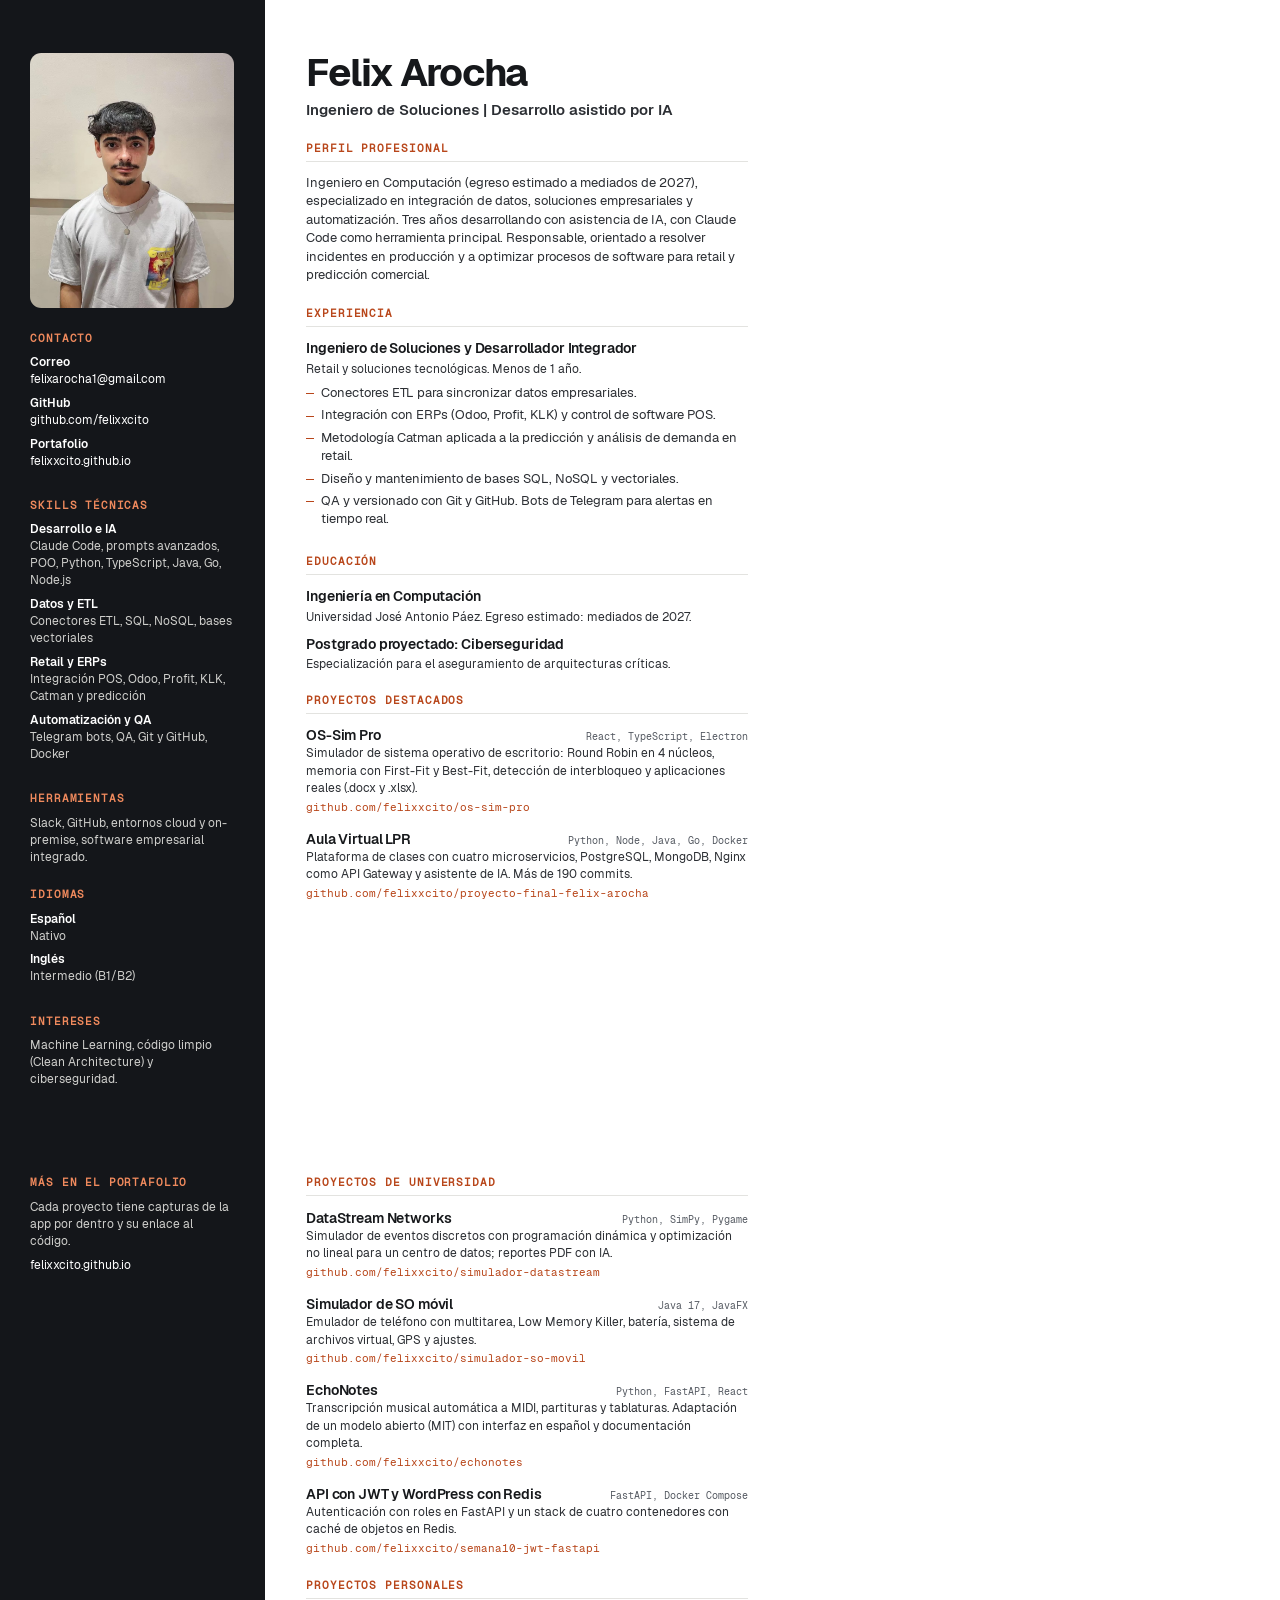
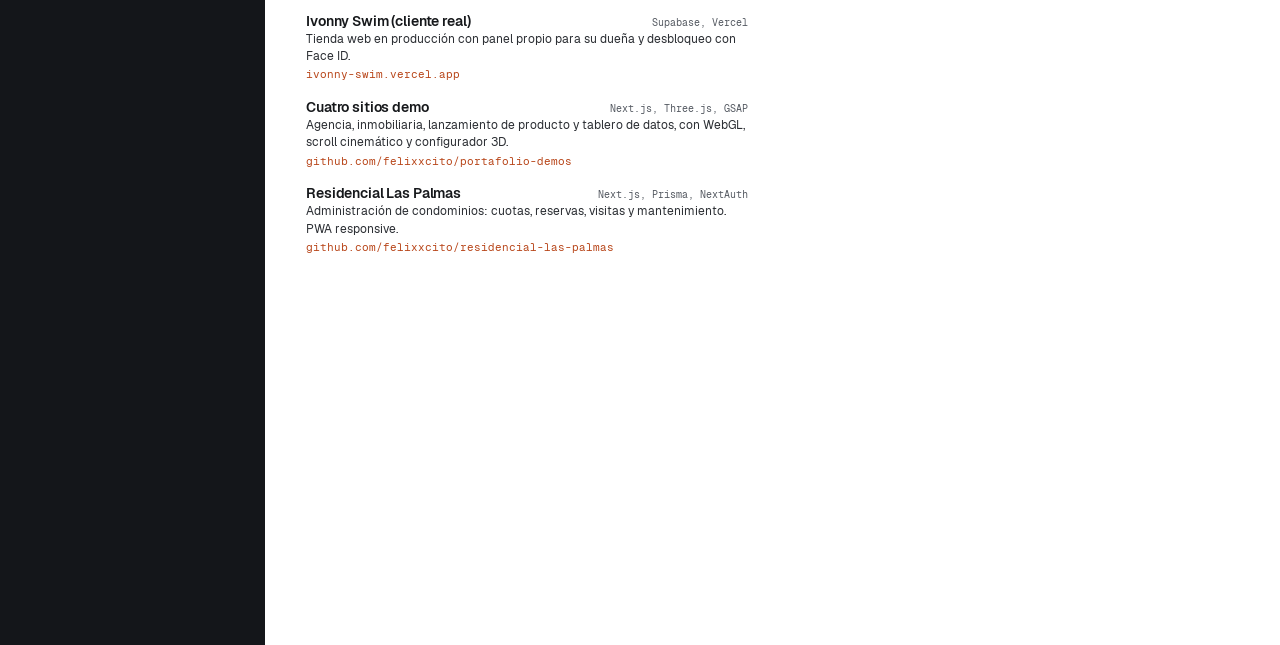
==== cv/cv.html @ 56527b80 "feat: portafolio interactivo con proyectos, teasers, skills y CV en PDF Co-Authored-By: Claude Sonne" ====
<!doctype html>
<html lang="es">
<head>
<meta charset="utf-8">
<title>Felix Arocha - Curriculum Vitae</title>
<style>
  @font-face { font-family: "Geist"; src: url("../assets/fonts/Geist-Regular.woff2") format("woff2"); font-weight: 400; }
  @font-face { font-family: "Geist"; src: url("../assets/fonts/Geist-Medium.woff2") format("woff2"); font-weight: 500; }
  @font-face { font-family: "Geist"; src: url("../assets/fonts/Geist-SemiBold.woff2") format("woff2"); font-weight: 600; }
  @font-face { font-family: "Geist"; src: url("../assets/fonts/Geist-Bold.woff2") format("woff2"); font-weight: 700; }
  @font-face { font-family: "Geist Mono"; src: url("../assets/fonts/GeistMono-Regular.woff2") format("woff2"); font-weight: 400; }
  @page { size: A4; margin: 0; }
  :root { --ink: #16181b; --mut: #555a62; --acc: #b8461a; --side: #14161a; --line: #e3e3e0; }
  * { box-sizing: border-box; }
  html, body { margin: 0; background: #fff; color: var(--ink); font-family: "Geist", system-ui, sans-serif; font-size: 9.6pt; line-height: 1.45; -webkit-print-color-adjust: exact; print-color-adjust: exact; }
  a { color: inherit; text-decoration: none; }
  h1, h2, h3, p, ul { margin: 0; padding: 0; }
  ul { list-style: none; }
  .page { width: 210mm; height: 297mm; display: grid; grid-template-columns: 70mm 1fr; page-break-after: always; overflow: hidden; }
  .page:last-child { page-break-after: auto; }
  .side { background: var(--side); color: #e8e7e5; padding: 14mm 8mm 10mm; display: flex; flex-direction: column; gap: 6mm; }
  .side img { width: 100%; aspect-ratio: 4 / 5; object-fit: cover; border-radius: 3mm; }
  .side h2 { font: 600 8pt "Geist Mono", monospace; letter-spacing: .08em; text-transform: uppercase; color: #f08a5d; margin-bottom: 2.2mm; }
  .side li { margin-bottom: 1.8mm; color: #cfcfcc; font-size: 8.8pt; }
  .side li b { color: #fff; font-weight: 600; display: block; }
  .side a { color: #fff; word-break: break-all; }
  .main { padding: 14mm 12mm 10mm 11mm; display: flex; flex-direction: column; gap: 5.5mm; }
  .name { font-size: 29pt; font-weight: 700; letter-spacing: -.035em; line-height: 1; }
  .role { margin-top: 2mm; color: var(--acc); font-weight: 600; font-size: 11pt; }
  .main h2 { font: 600 8.5pt "Geist Mono", monospace; letter-spacing: .08em; text-transform: uppercase; color: var(--acc); padding-bottom: 1.6mm; border-bottom: 1px solid var(--line); margin-bottom: 3mm; }
  .main p { color: #2b2e33; }
  .job h3, .proj h3 { font-size: 10.4pt; font-weight: 600; letter-spacing: -.01em; }
  .meta { color: var(--mut); font-size: 8.8pt; margin-top: .4mm; }
  .job ul { margin-top: 2mm; }
  .job li { position: relative; padding-left: 4mm; margin-bottom: 1mm; color: #2b2e33; }
  .job li::before { content: ""; position: absolute; left: 0; top: 2.4mm; width: 2mm; height: 1px; background: var(--acc); }
  .projs { display: grid; gap: 3.4mm; }
  .proj p { color: #2b2e33; font-size: 9pt; }
  .proj .url { font: 400 7.9pt "Geist Mono", monospace; color: var(--acc); }
  .proj .t { display: flex; justify-content: space-between; align-items: baseline; gap: 4mm; }
  .tag { font: 400 7.6pt "Geist Mono", monospace; color: var(--mut); white-space: nowrap; }
</style>
</head>
<body>

<section class="page">
  <aside class="side">
    <img src="[data-uri]" alt="Felix Arocha">
    <div>
      <h2>Contacto</h2>
      <ul>
        <li><b>Correo</b><a href="mailto:felixarocha1@gmail.com">felixarocha1@gmail.com</a></li>
        <li><b>GitHub</b><a href="https://github.com/felixxcito">github.com/felixxcito</a></li>
        <li><b>Portafolio</b><a href="https://felixxcito.github.io">felixxcito.github.io</a></li>
      </ul>
    </div>
    <div>
      <h2>Skills técnicas</h2>
      <ul>
        <li><b>Desarrollo e IA</b>Claude Code, prompts avanzados, POO, Python, TypeScript, Java, Go, Node.js</li>
        <li><b>Datos y ETL</b>Conectores ETL, SQL, NoSQL, bases vectoriales</li>
        <li><b>Retail y ERPs</b>Integración POS, Odoo, Profit, KLK, Catman y predicción</li>
        <li><b>Automatización y QA</b>Telegram bots, QA, Git y GitHub, Docker</li>
      </ul>
    </div>
    <div>
      <h2>Herramientas</h2>
      <p style="color:#cfcfcc;font-size:8.8pt">Slack, GitHub, entornos cloud y on-premise, software empresarial integrado.</p>
    </div>
    <div>
      <h2>Idiomas</h2>
      <ul>
        <li><b>Español</b>Nativo</li>
        <li><b>Inglés</b>Intermedio (B1/B2)</li>
      </ul>
    </div>
    <div>
      <h2>Intereses</h2>
      <p style="color:#cfcfcc;font-size:8.8pt">Machine Learning, código limpio (Clean Architecture) y ciberseguridad.</p>
    </div>
  </aside>

  <main class="main">
    <header>
      <h1 class="name">Felix Arocha</h1>
      <p class="role">Ingeniero de Soluciones | Desarrollo asistido por IA</p>
    </header>

    <section>
      <h2>Perfil profesional</h2>
      <p>Ingeniero en Computación (egreso estimado a mediados de 2027), especializado en integración de datos, soluciones empresariales y automatización. Tres años desarrollando con asistencia de IA, con Claude Code como herramienta principal. Responsable, orientado a resolver incidentes en producción y a optimizar procesos de software para retail y predicción comercial.</p>
    </section>

    <section class="job">
      <h2>Experiencia</h2>
      <h3>Ingeniero de Soluciones y Desarrollador Integrador</h3>
      <p class="meta">Retail y soluciones tecnológicas. Menos de 1 año.</p>
      <ul>
        <li>Conectores ETL para sincronizar datos empresariales.</li>
        <li>Integración con ERPs (Odoo, Profit, KLK) y control de software POS.</li>
        <li>Metodología Catman aplicada a la predicción y análisis de demanda en retail.</li>
        <li>Diseño y mantenimiento de bases SQL, NoSQL y vectoriales.</li>
        <li>QA y versionado con Git y GitHub. Bots de Telegram para alertas en tiempo real.</li>
      </ul>
    </section>

    <section>
      <h2>Educación</h2>
      <div class="job">
        <h3>Ingeniería en Computación</h3>
        <p class="meta">Universidad José Antonio Páez. Egreso estimado: mediados de 2027.</p>
      </div>
      <div class="job" style="margin-top:2.4mm">
        <h3>Postgrado proyectado: Ciberseguridad</h3>
        <p class="meta">Especialización para el aseguramiento de arquitecturas críticas.</p>
      </div>
    </section>

    <section>
      <h2>Proyectos destacados</h2>
      <div class="projs">
        <div class="proj">
          <div class="t"><h3>OS-Sim Pro</h3><span class="tag">React, TypeScript, Electron</span></div>
          <p>Simulador de sistema operativo de escritorio: Round Robin en 4 núcleos, memoria con First-Fit y Best-Fit, detección de interbloqueo y aplicaciones reales (.docx y .xlsx).</p>
          <a class="url" href="https://github.com/felixxcito/os-sim-pro">github.com/felixxcito/os-sim-pro</a>
        </div>
        <div class="proj">
          <div class="t"><h3>Aula Virtual LPR</h3><span class="tag">Python, Node, Java, Go, Docker</span></div>
          <p>Plataforma de clases con cuatro microservicios, PostgreSQL, MongoDB, Nginx como API Gateway y asistente de IA. Más de 190 commits.</p>
          <a class="url" href="https://github.com/felixxcito/proyecto-final-felix-arocha">github.com/felixxcito/proyecto-final-felix-arocha</a>
        </div>
      </div>
    </section>
  </main>
</section>

<section class="page">
  <aside class="side">
    <div>
      <h2>Más en el portafolio</h2>
      <p style="color:#cfcfcc;font-size:8.8pt;margin-bottom:2mm">Cada proyecto tiene capturas de la app por dentro y su enlace al código.</p>
      <a href="https://felixxcito.github.io" style="font-size:9pt">felixxcito.github.io</a>
    </div>
  </aside>
  <main class="main">
    <section>
      <h2>Proyectos de universidad</h2>
      <div class="projs">
        <div class="proj">
          <div class="t"><h3>DataStream Networks</h3><span class="tag">Python, SimPy, Pygame</span></div>
          <p>Simulador de eventos discretos con programación dinámica y optimización no lineal para un centro de datos; reportes PDF con IA.</p>
          <a class="url" href="https://github.com/felixxcito/simulador-datastream">github.com/felixxcito/simulador-datastream</a>
        </div>
        <div class="proj">
          <div class="t"><h3>Simulador de SO móvil</h3><span class="tag">Java 17, JavaFX</span></div>
          <p>Emulador de teléfono con multitarea, Low Memory Killer, batería, sistema de archivos virtual, GPS y ajustes.</p>
          <a class="url" href="https://github.com/felixxcito/simulador-so-movil">github.com/felixxcito/simulador-so-movil</a>
        </div>
        <div class="proj">
          <div class="t"><h3>EchoNotes</h3><span class="tag">Python, FastAPI, React</span></div>
          <p>Transcripción musical automática a MIDI, partituras y tablaturas. Adaptación de un modelo abierto (MIT) con interfaz en español y documentación completa.</p>
          <a class="url" href="https://github.com/felixxcito/echonotes">github.com/felixxcito/echonotes</a>
        </div>
        <div class="proj">
          <div class="t"><h3>API con JWT y WordPress con Redis</h3><span class="tag">FastAPI, Docker Compose</span></div>
          <p>Autenticación con roles en FastAPI y un stack de cuatro contenedores con caché de objetos en Redis.</p>
          <a class="url" href="https://github.com/felixxcito/semana10-jwt-fastapi">github.com/felixxcito/semana10-jwt-fastapi</a>
        </div>
      </div>
    </section>

    <section>
      <h2>Proyectos personales</h2>
      <div class="projs">
        <div class="proj">
          <div class="t"><h3>Ivonny Swim (cliente real)</h3><span class="tag">Supabase, Vercel</span></div>
          <p>Tienda web en producción con panel propio para su dueña y desbloqueo con Face ID.</p>
          <a class="url" href="https://ivonny-swim.vercel.app">ivonny-swim.vercel.app</a>
        </div>
        <div class="proj">
          <div class="t"><h3>Cuatro sitios demo</h3><span class="tag">Next.js, Three.js, GSAP</span></div>
          <p>Agencia, inmobiliaria, lanzamiento de producto y tablero de datos, con WebGL, scroll cinemático y configurador 3D.</p>
          <a class="url" href="https://github.com/felixxcito/portafolio-demos">github.com/felixxcito/portafolio-demos</a>
        </div>
        <div class="proj">
          <div class="t"><h3>Residencial Las Palmas</h3><span class="tag">Next.js, Prisma, NextAuth</span></div>
          <p>Administración de condominios: cuotas, reservas, visitas y mantenimiento. PWA responsive.</p>
          <a class="url" href="https://github.com/felixxcito/residencial-las-palmas">github.com/felixxcito/residencial-las-palmas</a>
        </div>
      </div>
    </section>
  </main>
</section>

</body>
</html>
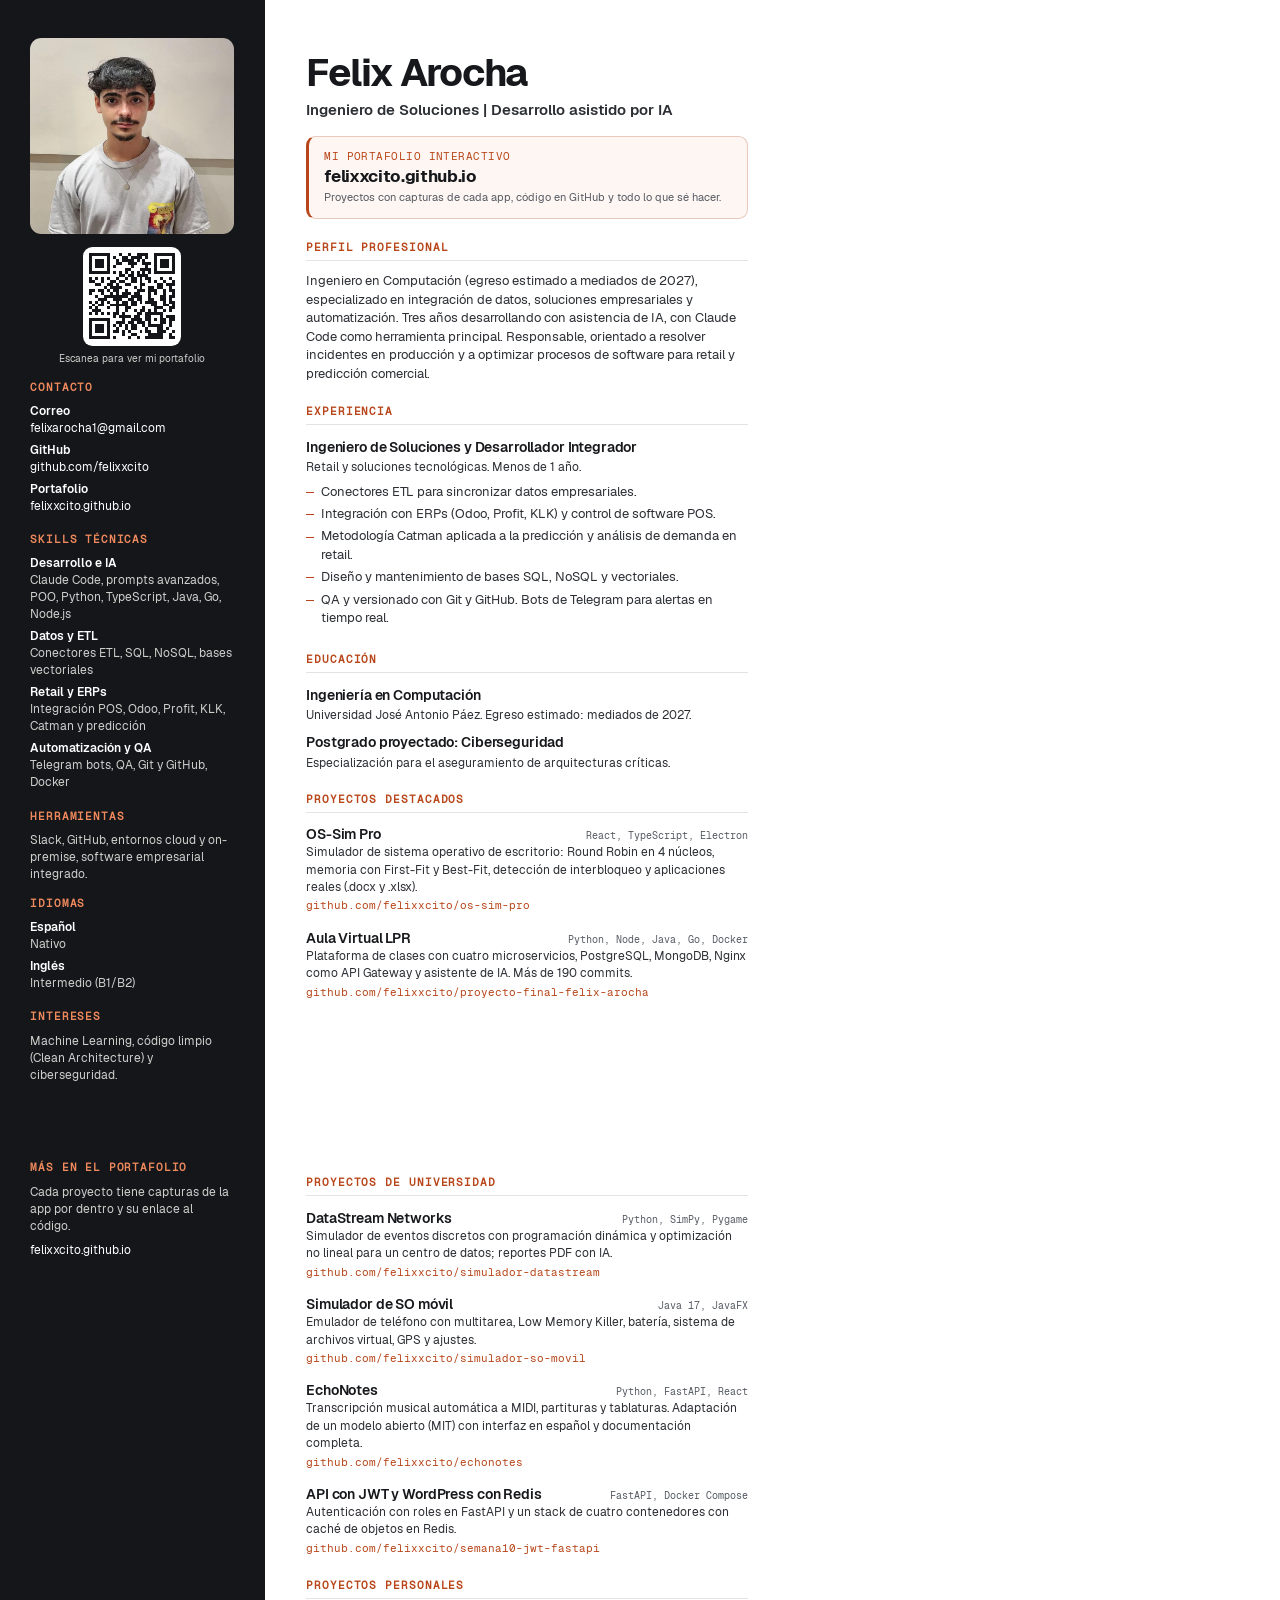
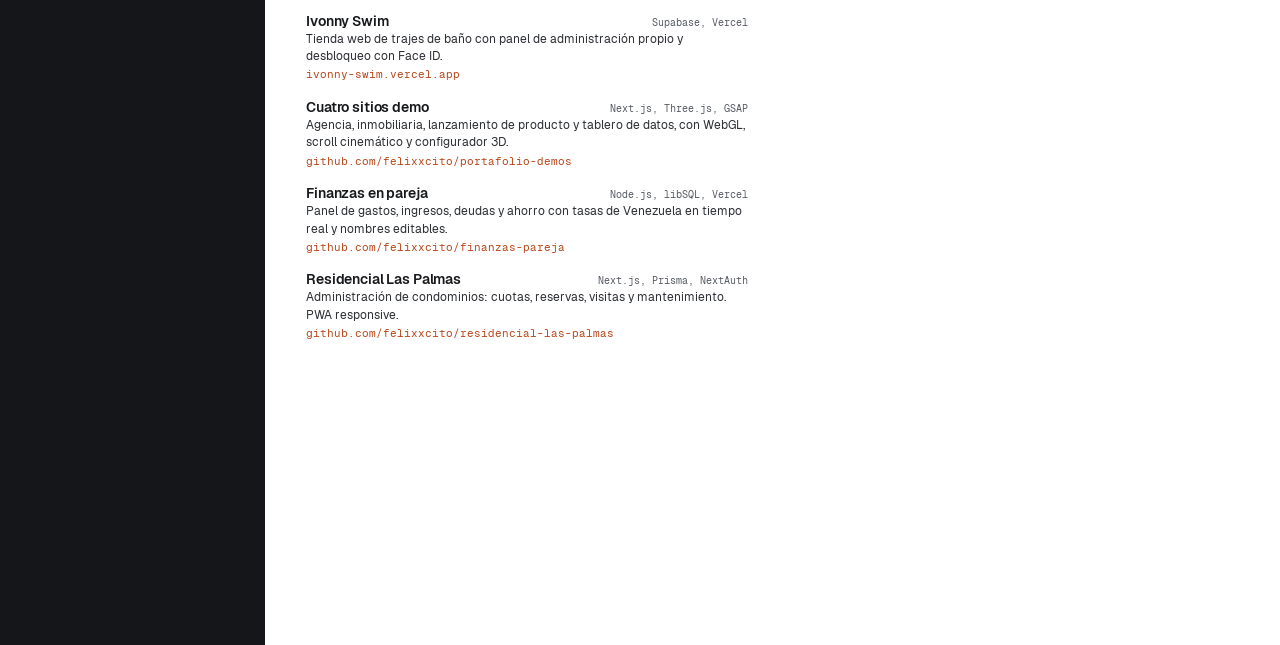
==== commit 3deb9333: "feat: CV con portafolio destacado y QR; quitar 'cliente real' de Ivonny Swim Co-Authored-By: Claude " ====
--- a/cv/cv.html
+++ b/cv/cv.html
@@ -18,10 +18,10 @@
   ul { list-style: none; }
   .page { width: 210mm; height: 297mm; display: grid; grid-template-columns: 70mm 1fr; page-break-after: always; overflow: hidden; }
   .page:last-child { page-break-after: auto; }
-  .side { background: var(--side); color: #e8e7e5; padding: 14mm 8mm 10mm; display: flex; flex-direction: column; gap: 6mm; }
-  .side img { width: 100%; aspect-ratio: 4 / 5; object-fit: cover; border-radius: 3mm; }
+  .side { background: var(--side); color: #e8e7e5; padding: 10mm 8mm 6mm; display: flex; flex-direction: column; gap: 3.6mm; }
+  .side img { width: 100%; aspect-ratio: 5 / 4.8; object-fit: cover; border-radius: 3mm; }
   .side h2 { font: 600 8pt "Geist Mono", monospace; letter-spacing: .08em; text-transform: uppercase; color: #f08a5d; margin-bottom: 2.2mm; }
-  .side li { margin-bottom: 1.8mm; color: #cfcfcc; font-size: 8.8pt; }
+  .side li { margin-bottom: 1.3mm; color: #cfcfcc; font-size: 8.8pt; }
   .side li b { color: #fff; font-weight: 600; display: block; }
   .side a { color: #fff; word-break: break-all; }
   .main { padding: 14mm 12mm 10mm 11mm; display: flex; flex-direction: column; gap: 5.5mm; }
@@ -38,6 +38,13 @@
   .proj p { color: #2b2e33; font-size: 9pt; }
   .proj .url { font: 400 7.9pt "Geist Mono", monospace; color: var(--acc); }
   .proj .t { display: flex; justify-content: space-between; align-items: baseline; gap: 4mm; }
+  .portal { display: flex; align-items: center; justify-content: space-between; gap: 5mm; margin-top: 4mm; padding: 3mm 4mm; border: 1px solid #e8c9bb; border-left: 3px solid var(--acc); border-radius: 2.5mm; background: #fdf6f2; }
+  .portal b { display: block; font-size: 8.4pt; letter-spacing: .04em; text-transform: uppercase; color: var(--acc); font-family: "Geist Mono", monospace; font-weight: 400; }
+  .portal a { font-size: 12.5pt; font-weight: 700; letter-spacing: -.02em; color: var(--ink); }
+  .portal span { color: var(--mut); font-size: 8.6pt; }
+  .qrbox { background: #fff; padding: 1.6mm; border-radius: 2.5mm; width: 26mm; margin: 0 auto; }
+  .qrbox .qr { width: 100%; display: block; }
+  .qrcap { margin-top: 1.4mm; font-size: 7.8pt; color: #cfcfcc; text-align: center; }
   .tag { font: 400 7.6pt "Geist Mono", monospace; color: var(--mut); white-space: nowrap; }
 </style>
 </head>
@@ -47,6 +54,11 @@
   <aside class="side">
     <img src="[data-uri]" alt="Felix Arocha">
     <div>
+      <div class="qrbox"><svg class="qr" xmlns="http://www.w3.org/2000/svg" viewBox="0 0 29 29" shape-rendering="crispEdges"><path fill="#ffffff" d="M0 0h29v29H0z"/><path stroke="#14161a" d="M0 0.5h7m3 0h1m2 0h1m2 0h4m2 0h7M0 1.5h1m5 0h1m1 0h1m2 0h2m1 0h4m1 0h1m2 0h1m5 0h1M0 2.5h1m1 0h3m1 0h1m2 0h1m1 0h4m1 0h1m1 0h1m3 0h1m1 0h3m1 0h1M0 3.5h1m1 0h3m1 0h1m2 0h2m2 0h3m2 0h3m1 0h1m1 0h3m1 0h1M0 4.5h1m1 0h3m1 0h1m1 0h1m5 0h1m4 0h1m2 0h1m1 0h3m1 0h1M0 5.5h1m5 0h1m5 0h2m3 0h4m1 0h1m5 0h1M0 6.5h7m1 0h1m1 0h1m1 0h1m1 0h1m1 0h1m1 0h1m1 0h1m1 0h7M10 7.5h2m1 0h2m1 0h4M0 8.5h1m1 0h1m1 0h1m1 0h1m2 0h1m2 0h1m1 0h2m1 0h1m1 0h2m3 0h1m2 0h1M0 9.5h2m2 0h1m2 0h2m1 0h2m2 0h2m1 0h1m2 0h1m1 0h1m2 0h1m2 0h1M2 10.5h2m2 0h2m1 0h1m2 0h2m3 0h2m4 0h2m1 0h3M5 11.5h1m1 0h4m4 0h1m1 0h1m2 0h2m1 0h2m2 0h1M0 12.5h2m1 0h2m1 0h1m1 0h2m2 0h1m3 0h3m1 0h3m2 0h1m1 0h2M0 13.5h1m3 0h1m2 0h1m1 0h1m1 0h3m1 0h2m3 0h1m1 0h1m2 0h1m2 0h1M2 14.5h1m2 0h8m1 0h4m2 0h1m3 0h2m1 0h2M3 15.5h3m2 0h3m2 0h2m1 0h2m2 0h2m2 0h2m1 0h1M0 16.5h1m1 0h1m1 0h1m1 0h1m2 0h1m1 0h2m1 0h2m1 0h1m1 0h4m2 0h1m1 0h2M1 17.5h1m1 0h2m2 0h6m1 0h2m5 0h2m2 0h2m1 0h1M0 18.5h1m1 0h1m3 0h1m2 0h1m2 0h2m4 0h1m3 0h3m2 0h2M1 19.5h3m5 0h1m2 0h1m2 0h1m1 0h2m1 0h1m1 0h1m2 0h1m1 0h1M0 20.5h1m1 0h1m1 0h1m1 0h1m1 0h2m1 0h1m4 0h2m1 0h6M8 21.5h1m1 0h4m1 0h2m2 0h2m3 0h1m1 0h3M0 22.5h7m4 0h1m2 0h4m1 0h2m1 0h1m1 0h2m1 0h2M0 23.5h1m5 0h1m2 0h3m1 0h2m1 0h3m1 0h1m3 0h2m1 0h1M0 24.5h1m1 0h3m1 0h1m1 0h1m1 0h1m1 0h1m1 0h2m2 0h1m1 0h5m2 0h1M0 25.5h1m1 0h3m1 0h1m2 0h1m2 0h1m1 0h2m3 0h1m3 0h2m1 0h1M0 26.5h1m1 0h3m1 0h1m1 0h2m1 0h1m1 0h1m3 0h1m1 0h2m2 0h3m2 0h1M0 27.5h1m5 0h1m4 0h1m2 0h2m4 0h5m2 0h1M0 28.5h7m1 0h1m4 0h1m2 0h1m2 0h6m2 0h2"/></svg>
+</div>
+      <p class="qrcap">Escanea para ver mi portafolio</p>
+    </div>
+    <div>
       <h2>Contacto</h2>
       <ul>
         <li><b>Correo</b><a href="mailto:felixarocha1@gmail.com">felixarocha1@gmail.com</a></li>
@@ -84,6 +96,13 @@
     <header>
       <h1 class="name">Felix Arocha</h1>
       <p class="role">Ingeniero de Soluciones | Desarrollo asistido por IA</p>
+      <div class="portal">
+        <div>
+          <b>Mi portafolio interactivo</b>
+          <a href="https://felixxcito.github.io">felixxcito.github.io</a><br>
+          <span>Proyectos con capturas de cada app, código en GitHub y todo lo que sé hacer.</span>
+        </div>
+      </div>
     </header>
 
     <section>
@@ -173,8 +192,8 @@
       <h2>Proyectos personales</h2>
       <div class="projs">
         <div class="proj">
-          <div class="t"><h3>Ivonny Swim (cliente real)</h3><span class="tag">Supabase, Vercel</span></div>
-          <p>Tienda web en producción con panel propio para su dueña y desbloqueo con Face ID.</p>
+          <div class="t"><h3>Ivonny Swim</h3><span class="tag">Supabase, Vercel</span></div>
+          <p>Tienda web de trajes de baño con panel de administración propio y desbloqueo con Face ID.</p>
           <a class="url" href="https://ivonny-swim.vercel.app">ivonny-swim.vercel.app</a>
         </div>
         <div class="proj">
@@ -183,6 +202,11 @@
           <a class="url" href="https://github.com/felixxcito/portafolio-demos">github.com/felixxcito/portafolio-demos</a>
         </div>
         <div class="proj">
+          <div class="t"><h3>Finanzas en pareja</h3><span class="tag">Node.js, libSQL, Vercel</span></div>
+          <p>Panel de gastos, ingresos, deudas y ahorro con tasas de Venezuela en tiempo real y nombres editables.</p>
+          <a class="url" href="https://github.com/felixxcito/finanzas-pareja">github.com/felixxcito/finanzas-pareja</a>
+        </div>
+        <div class="proj">
           <div class="t"><h3>Residencial Las Palmas</h3><span class="tag">Next.js, Prisma, NextAuth</span></div>
           <p>Administración de condominios: cuotas, reservas, visitas y mantenimiento. PWA responsive.</p>
           <a class="url" href="https://github.com/felixxcito/residencial-las-palmas">github.com/felixxcito/residencial-las-palmas</a>
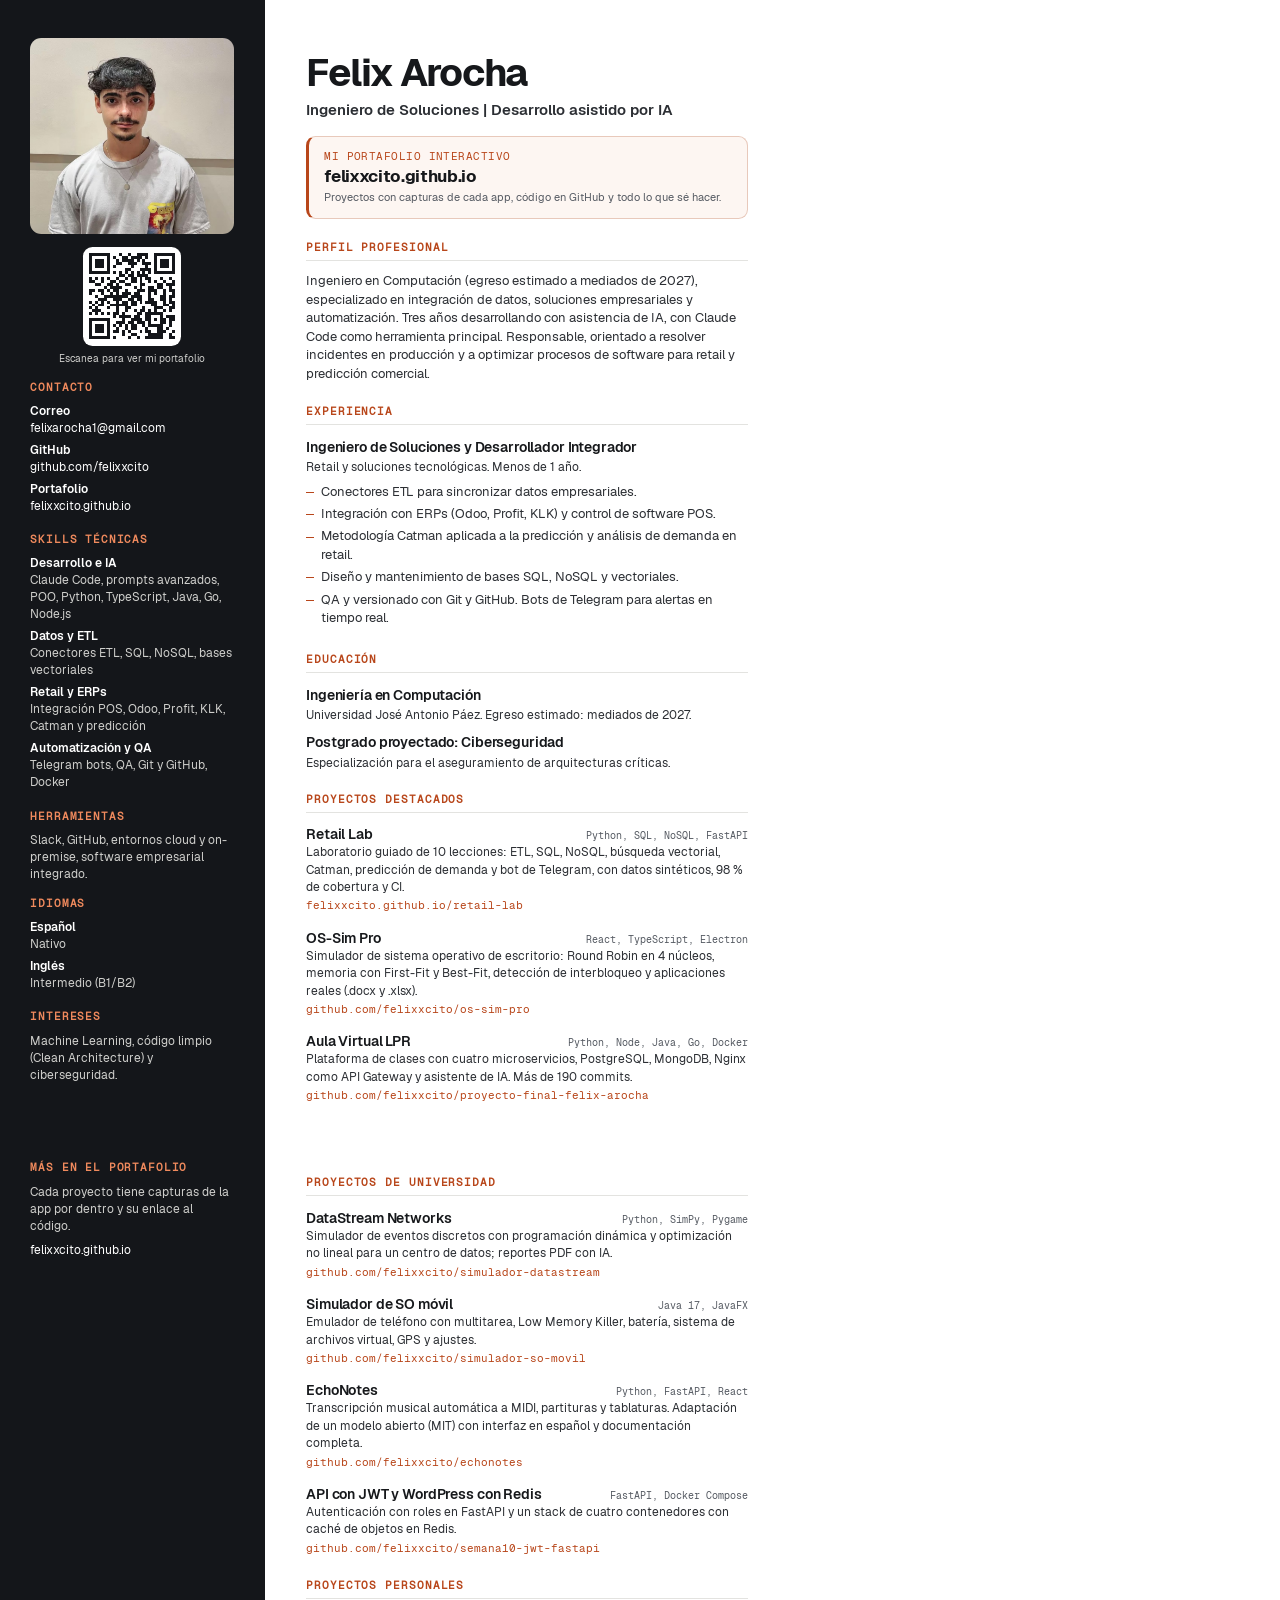
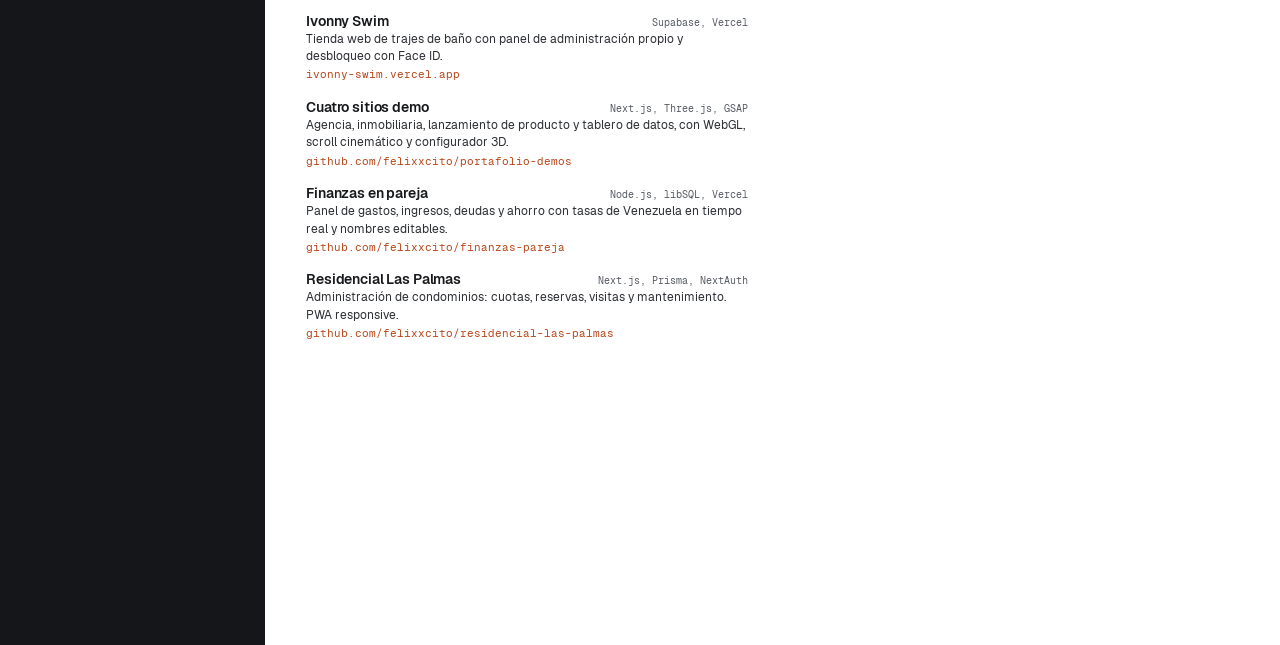
==== commit 41f64865: "feat: Retail Lab en la web (tarjeta destacada, skills y enlace) y en el CV Co-Authored-By: Claude So" ====
--- a/cv/cv.html
+++ b/cv/cv.html
@@ -139,6 +139,11 @@
       <h2>Proyectos destacados</h2>
       <div class="projs">
         <div class="proj">
+          <div class="t"><h3>Retail Lab</h3><span class="tag">Python, SQL, NoSQL, FastAPI</span></div>
+          <p>Laboratorio guiado de 10 lecciones: ETL, SQL, NoSQL, búsqueda vectorial, Catman, predicción de demanda y bot de Telegram, con datos sintéticos, 98 % de cobertura y CI.</p>
+          <a class="url" href="https://felixxcito.github.io/retail-lab">felixxcito.github.io/retail-lab</a>
+        </div>
+        <div class="proj">
           <div class="t"><h3>OS-Sim Pro</h3><span class="tag">React, TypeScript, Electron</span></div>
           <p>Simulador de sistema operativo de escritorio: Round Robin en 4 núcleos, memoria con First-Fit y Best-Fit, detección de interbloqueo y aplicaciones reales (.docx y .xlsx).</p>
           <a class="url" href="https://github.com/felixxcito/os-sim-pro">github.com/felixxcito/os-sim-pro</a>
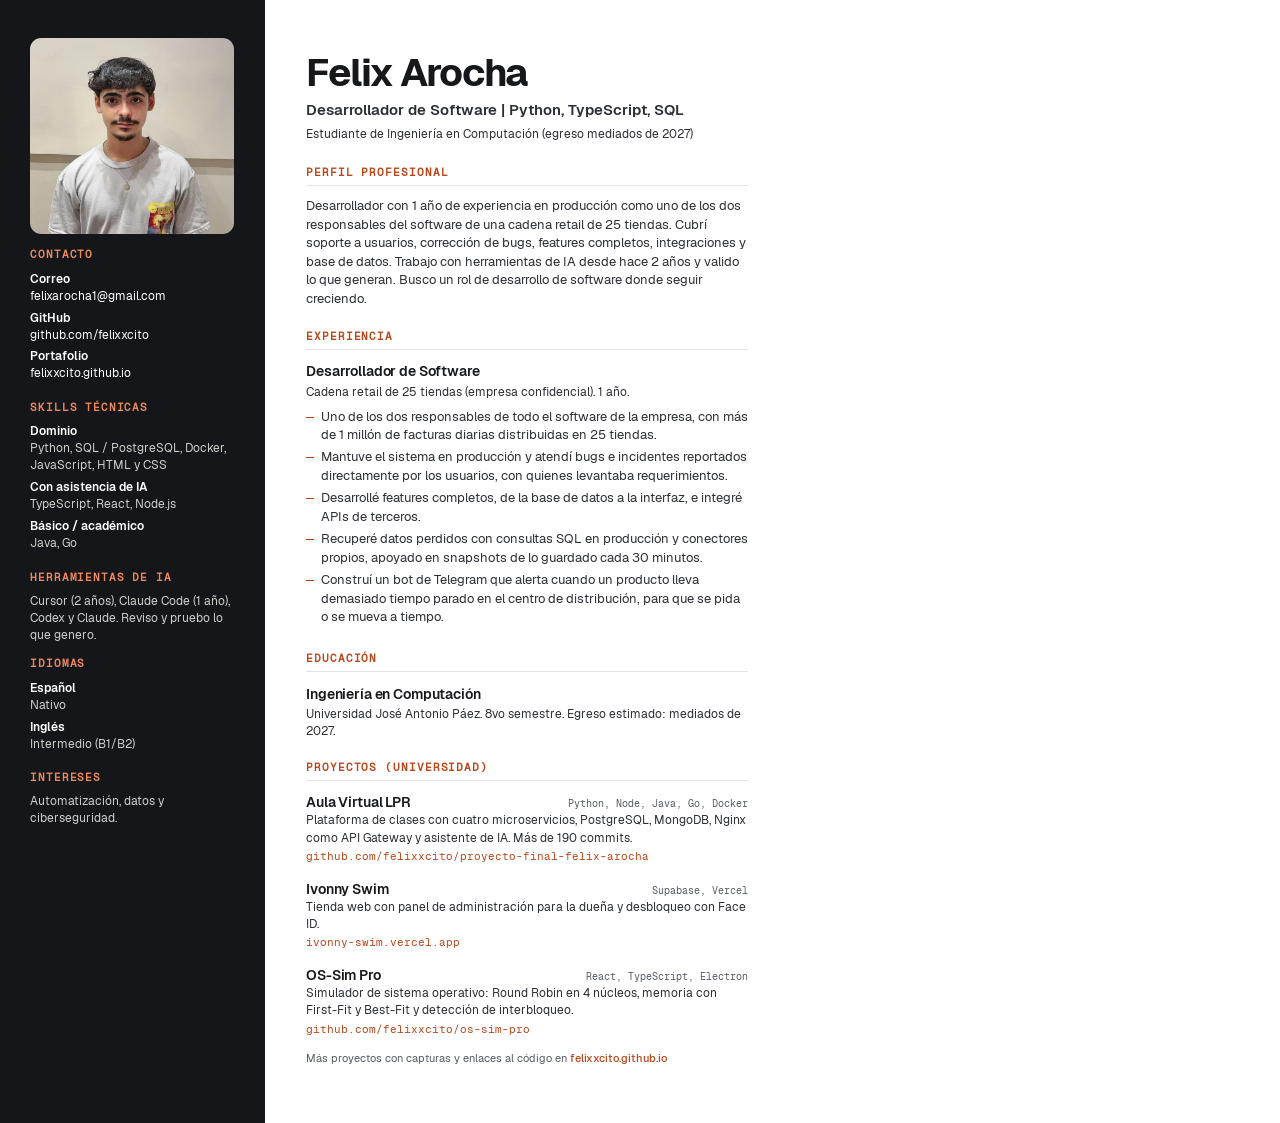
==== commit 0624ae0a: "Actualizar CV y sincronizar portafolio con nuevo perfil y experiencia" ====
--- a/cv/cv.html
+++ b/cv/cv.html
@@ -54,11 +54,6 @@
   <aside class="side">
     <img src="[data-uri]" alt="Felix Arocha">
     <div>
-      <div class="qrbox"><svg class="qr" xmlns="http://www.w3.org/2000/svg" viewBox="0 0 29 29" shape-rendering="crispEdges"><path fill="#ffffff" d="M0 0h29v29H0z"/><path stroke="#14161a" d="M0 0.5h7m3 0h1m2 0h1m2 0h4m2 0h7M0 1.5h1m5 0h1m1 0h1m2 0h2m1 0h4m1 0h1m2 0h1m5 0h1M0 2.5h1m1 0h3m1 0h1m2 0h1m1 0h4m1 0h1m1 0h1m3 0h1m1 0h3m1 0h1M0 3.5h1m1 0h3m1 0h1m2 0h2m2 0h3m2 0h3m1 0h1m1 0h3m1 0h1M0 4.5h1m1 0h3m1 0h1m1 0h1m5 0h1m4 0h1m2 0h1m1 0h3m1 0h1M0 5.5h1m5 0h1m5 0h2m3 0h4m1 0h1m5 0h1M0 6.5h7m1 0h1m1 0h1m1 0h1m1 0h1m1 0h1m1 0h1m1 0h1m1 0h7M10 7.5h2m1 0h2m1 0h4M0 8.5h1m1 0h1m1 0h1m1 0h1m2 0h1m2 0h1m1 0h2m1 0h1m1 0h2m3 0h1m2 0h1M0 9.5h2m2 0h1m2 0h2m1 0h2m2 0h2m1 0h1m2 0h1m1 0h1m2 0h1m2 0h1M2 10.5h2m2 0h2m1 0h1m2 0h2m3 0h2m4 0h2m1 0h3M5 11.5h1m1 0h4m4 0h1m1 0h1m2 0h2m1 0h2m2 0h1M0 12.5h2m1 0h2m1 0h1m1 0h2m2 0h1m3 0h3m1 0h3m2 0h1m1 0h2M0 13.5h1m3 0h1m2 0h1m1 0h1m1 0h3m1 0h2m3 0h1m1 0h1m2 0h1m2 0h1M2 14.5h1m2 0h8m1 0h4m2 0h1m3 0h2m1 0h2M3 15.5h3m2 0h3m2 0h2m1 0h2m2 0h2m2 0h2m1 0h1M0 16.5h1m1 0h1m1 0h1m1 0h1m2 0h1m1 0h2m1 0h2m1 0h1m1 0h4m2 0h1m1 0h2M1 17.5h1m1 0h2m2 0h6m1 0h2m5 0h2m2 0h2m1 0h1M0 18.5h1m1 0h1m3 0h1m2 0h1m2 0h2m4 0h1m3 0h3m2 0h2M1 19.5h3m5 0h1m2 0h1m2 0h1m1 0h2m1 0h1m1 0h1m2 0h1m1 0h1M0 20.5h1m1 0h1m1 0h1m1 0h1m1 0h2m1 0h1m4 0h2m1 0h6M8 21.5h1m1 0h4m1 0h2m2 0h2m3 0h1m1 0h3M0 22.5h7m4 0h1m2 0h4m1 0h2m1 0h1m1 0h2m1 0h2M0 23.5h1m5 0h1m2 0h3m1 0h2m1 0h3m1 0h1m3 0h2m1 0h1M0 24.5h1m1 0h3m1 0h1m1 0h1m1 0h1m1 0h1m1 0h2m2 0h1m1 0h5m2 0h1M0 25.5h1m1 0h3m1 0h1m2 0h1m2 0h1m1 0h2m3 0h1m3 0h2m1 0h1M0 26.5h1m1 0h3m1 0h1m1 0h2m1 0h1m1 0h1m3 0h1m1 0h2m2 0h3m2 0h1M0 27.5h1m5 0h1m4 0h1m2 0h2m4 0h5m2 0h1M0 28.5h7m1 0h1m4 0h1m2 0h1m2 0h6m2 0h2"/></svg>
-</div>
-      <p class="qrcap">Escanea para ver mi portafolio</p>
-    </div>
-    <div>
       <h2>Contacto</h2>
       <ul>
         <li><b>Correo</b><a href="mailto:felixarocha1@gmail.com">felixarocha1@gmail.com</a></li>
@@ -69,15 +64,14 @@
     <div>
       <h2>Skills técnicas</h2>
       <ul>
-        <li><b>Desarrollo e IA</b>Claude Code, prompts avanzados, POO, Python, TypeScript, Java, Go, Node.js</li>
-        <li><b>Datos y ETL</b>Conectores ETL, SQL, NoSQL, bases vectoriales</li>
-        <li><b>Retail y ERPs</b>Integración POS, Odoo, Profit, KLK, Catman y predicción</li>
-        <li><b>Automatización y QA</b>Telegram bots, QA, Git y GitHub, Docker</li>
+        <li><b>Dominio</b>Python, SQL / PostgreSQL, Docker, JavaScript, HTML y CSS</li>
+        <li><b>Con asistencia de IA</b>TypeScript, React, Node.js</li>
+        <li><b>Básico / académico</b>Java, Go</li>
       </ul>
     </div>
     <div>
-      <h2>Herramientas</h2>
-      <p style="color:#cfcfcc;font-size:8.8pt">Slack, GitHub, entornos cloud y on-premise, software empresarial integrado.</p>
+      <h2>Herramientas de IA</h2>
+      <p style="color:#cfcfcc;font-size:8.8pt">Cursor (2 años), Claude Code (1 año), Codex y Claude. Reviso y pruebo lo que genero.</p>
     </div>
     <div>
       <h2>Idiomas</h2>
@@ -88,38 +82,32 @@
     </div>
     <div>
       <h2>Intereses</h2>
-      <p style="color:#cfcfcc;font-size:8.8pt">Machine Learning, código limpio (Clean Architecture) y ciberseguridad.</p>
+      <p style="color:#cfcfcc;font-size:8.8pt">Automatización, datos y ciberseguridad.</p>
     </div>
   </aside>
 
   <main class="main">
     <header>
       <h1 class="name">Felix Arocha</h1>
-      <p class="role">Ingeniero de Soluciones | Desarrollo asistido por IA</p>
-      <div class="portal">
-        <div>
-          <b>Mi portafolio interactivo</b>
-          <a href="https://felixxcito.github.io">felixxcito.github.io</a><br>
-          <span>Proyectos con capturas de cada app, código en GitHub y todo lo que sé hacer.</span>
-        </div>
-      </div>
+      <p class="role">Desarrollador de Software | Python, TypeScript, SQL</p>
+      <p class="meta" style="font-size:9.2pt;margin-top:1.5mm">Estudiante de Ingeniería en Computación (egreso mediados de 2027)</p>
     </header>
 
     <section>
       <h2>Perfil profesional</h2>
-      <p>Ingeniero en Computación (egreso estimado a mediados de 2027), especializado en integración de datos, soluciones empresariales y automatización. Tres años desarrollando con asistencia de IA, con Claude Code como herramienta principal. Responsable, orientado a resolver incidentes en producción y a optimizar procesos de software para retail y predicción comercial.</p>
+      <p>Desarrollador con 1 año de experiencia en producción como uno de los dos responsables del software de una cadena retail de 25 tiendas. Cubrí soporte a usuarios, corrección de bugs, features completos, integraciones y base de datos. Trabajo con herramientas de IA desde hace 2 años y valido lo que generan. Busco un rol de desarrollo de software donde seguir creciendo.</p>
     </section>
 
     <section class="job">
       <h2>Experiencia</h2>
-      <h3>Ingeniero de Soluciones y Desarrollador Integrador</h3>
-      <p class="meta">Retail y soluciones tecnológicas. Menos de 1 año.</p>
+      <h3>Desarrollador de Software</h3>
+      <p class="meta">Cadena retail de 25 tiendas (empresa confidencial). 1 año.</p>
       <ul>
-        <li>Conectores ETL para sincronizar datos empresariales.</li>
-        <li>Integración con ERPs (Odoo, Profit, KLK) y control de software POS.</li>
-        <li>Metodología Catman aplicada a la predicción y análisis de demanda en retail.</li>
-        <li>Diseño y mantenimiento de bases SQL, NoSQL y vectoriales.</li>
-        <li>QA y versionado con Git y GitHub. Bots de Telegram para alertas en tiempo real.</li>
+        <li>Uno de los dos responsables de todo el software de la empresa, con más de 1 millón de facturas diarias distribuidas en 25 tiendas.</li>
+        <li>Mantuve el sistema en producción y atendí bugs e incidentes reportados directamente por los usuarios, con quienes levantaba requerimientos.</li>
+        <li>Desarrollé features completos, de la base de datos a la interfaz, e integré APIs de terceros.</li>
+        <li>Recuperé datos perdidos con consultas SQL en producción y conectores propios, apoyado en snapshots de lo guardado cada 30 minutos.</li>
+        <li>Construí un bot de Telegram que alerta cuando un producto lleva demasiado tiempo parado en el centro de distribución, para que se pida o se mueva a tiempo.</li>
       </ul>
     </section>
 
@@ -127,99 +115,33 @@
       <h2>Educación</h2>
       <div class="job">
         <h3>Ingeniería en Computación</h3>
-        <p class="meta">Universidad José Antonio Páez. Egreso estimado: mediados de 2027.</p>
-      </div>
-      <div class="job" style="margin-top:2.4mm">
-        <h3>Postgrado proyectado: Ciberseguridad</h3>
-        <p class="meta">Especialización para el aseguramiento de arquitecturas críticas.</p>
+        <p class="meta">Universidad José Antonio Páez. 8vo semestre. Egreso estimado: mediados de 2027.</p>
       </div>
     </section>
 
     <section>
-      <h2>Proyectos destacados</h2>
+      <h2>Proyectos (Universidad)</h2>
       <div class="projs">
-        <div class="proj">
-          <div class="t"><h3>Retail Lab</h3><span class="tag">Python, SQL, NoSQL, FastAPI</span></div>
-          <p>Laboratorio guiado de 10 lecciones: ETL, SQL, NoSQL, búsqueda vectorial, Catman, predicción de demanda y bot de Telegram, con datos sintéticos, 98 % de cobertura y CI.</p>
-          <a class="url" href="https://felixxcito.github.io/retail-lab">felixxcito.github.io/retail-lab</a>
-        </div>
-        <div class="proj">
-          <div class="t"><h3>OS-Sim Pro</h3><span class="tag">React, TypeScript, Electron</span></div>
-          <p>Simulador de sistema operativo de escritorio: Round Robin en 4 núcleos, memoria con First-Fit y Best-Fit, detección de interbloqueo y aplicaciones reales (.docx y .xlsx).</p>
-          <a class="url" href="https://github.com/felixxcito/os-sim-pro">github.com/felixxcito/os-sim-pro</a>
-        </div>
         <div class="proj">
           <div class="t"><h3>Aula Virtual LPR</h3><span class="tag">Python, Node, Java, Go, Docker</span></div>
           <p>Plataforma de clases con cuatro microservicios, PostgreSQL, MongoDB, Nginx como API Gateway y asistente de IA. Más de 190 commits.</p>
           <a class="url" href="https://github.com/felixxcito/proyecto-final-felix-arocha">github.com/felixxcito/proyecto-final-felix-arocha</a>
         </div>
-      </div>
-    </section>
-  </main>
-</section>
-
-<section class="page">
-  <aside class="side">
-    <div>
-      <h2>Más en el portafolio</h2>
-      <p style="color:#cfcfcc;font-size:8.8pt;margin-bottom:2mm">Cada proyecto tiene capturas de la app por dentro y su enlace al código.</p>
-      <a href="https://felixxcito.github.io" style="font-size:9pt">felixxcito.github.io</a>
-    </div>
-  </aside>
-  <main class="main">
-    <section>
-      <h2>Proyectos de universidad</h2>
-      <div class="projs">
-        <div class="proj">
-          <div class="t"><h3>DataStream Networks</h3><span class="tag">Python, SimPy, Pygame</span></div>
-          <p>Simulador de eventos discretos con programación dinámica y optimización no lineal para un centro de datos; reportes PDF con IA.</p>
-          <a class="url" href="https://github.com/felixxcito/simulador-datastream">github.com/felixxcito/simulador-datastream</a>
-        </div>
-        <div class="proj">
-          <div class="t"><h3>Simulador de SO móvil</h3><span class="tag">Java 17, JavaFX</span></div>
-          <p>Emulador de teléfono con multitarea, Low Memory Killer, batería, sistema de archivos virtual, GPS y ajustes.</p>
-          <a class="url" href="https://github.com/felixxcito/simulador-so-movil">github.com/felixxcito/simulador-so-movil</a>
-        </div>
-        <div class="proj">
-          <div class="t"><h3>EchoNotes</h3><span class="tag">Python, FastAPI, React</span></div>
-          <p>Transcripción musical automática a MIDI, partituras y tablaturas. Adaptación de un modelo abierto (MIT) con interfaz en español y documentación completa.</p>
-          <a class="url" href="https://github.com/felixxcito/echonotes">github.com/felixxcito/echonotes</a>
-        </div>
-        <div class="proj">
-          <div class="t"><h3>API con JWT y WordPress con Redis</h3><span class="tag">FastAPI, Docker Compose</span></div>
-          <p>Autenticación con roles en FastAPI y un stack de cuatro contenedores con caché de objetos en Redis.</p>
-          <a class="url" href="https://github.com/felixxcito/semana10-jwt-fastapi">github.com/felixxcito/semana10-jwt-fastapi</a>
-        </div>
-      </div>
-    </section>
-
-    <section>
-      <h2>Proyectos personales</h2>
-      <div class="projs">
         <div class="proj">
           <div class="t"><h3>Ivonny Swim</h3><span class="tag">Supabase, Vercel</span></div>
-          <p>Tienda web de trajes de baño con panel de administración propio y desbloqueo con Face ID.</p>
+          <p>Tienda web con panel de administración para la dueña y desbloqueo con Face ID.</p>
           <a class="url" href="https://ivonny-swim.vercel.app">ivonny-swim.vercel.app</a>
         </div>
         <div class="proj">
-          <div class="t"><h3>Cuatro sitios demo</h3><span class="tag">Next.js, Three.js, GSAP</span></div>
-          <p>Agencia, inmobiliaria, lanzamiento de producto y tablero de datos, con WebGL, scroll cinemático y configurador 3D.</p>
-          <a class="url" href="https://github.com/felixxcito/portafolio-demos">github.com/felixxcito/portafolio-demos</a>
-        </div>
-        <div class="proj">
-          <div class="t"><h3>Finanzas en pareja</h3><span class="tag">Node.js, libSQL, Vercel</span></div>
-          <p>Panel de gastos, ingresos, deudas y ahorro con tasas de Venezuela en tiempo real y nombres editables.</p>
-          <a class="url" href="https://github.com/felixxcito/finanzas-pareja">github.com/felixxcito/finanzas-pareja</a>
-        </div>
-        <div class="proj">
-          <div class="t"><h3>Residencial Las Palmas</h3><span class="tag">Next.js, Prisma, NextAuth</span></div>
-          <p>Administración de condominios: cuotas, reservas, visitas y mantenimiento. PWA responsive.</p>
-          <a class="url" href="https://github.com/felixxcito/residencial-las-palmas">github.com/felixxcito/residencial-las-palmas</a>
+          <div class="t"><h3>OS-Sim Pro</h3><span class="tag">React, TypeScript, Electron</span></div>
+          <p>Simulador de sistema operativo: Round Robin en 4 núcleos, memoria con First-Fit y Best-Fit y detección de interbloqueo.</p>
+          <a class="url" href="https://github.com/felixxcito/os-sim-pro">github.com/felixxcito/os-sim-pro</a>
         </div>
       </div>
+      <p style="font-size:8.6pt;color:var(--mut);margin-top:3mm">Más proyectos con capturas y enlaces al código en <a href="https://felixxcito.github.io" style="color:var(--acc);font-weight:500">felixxcito.github.io</a></p>
     </section>
   </main>
 </section>
 
 </body>
-</html>
+</html>
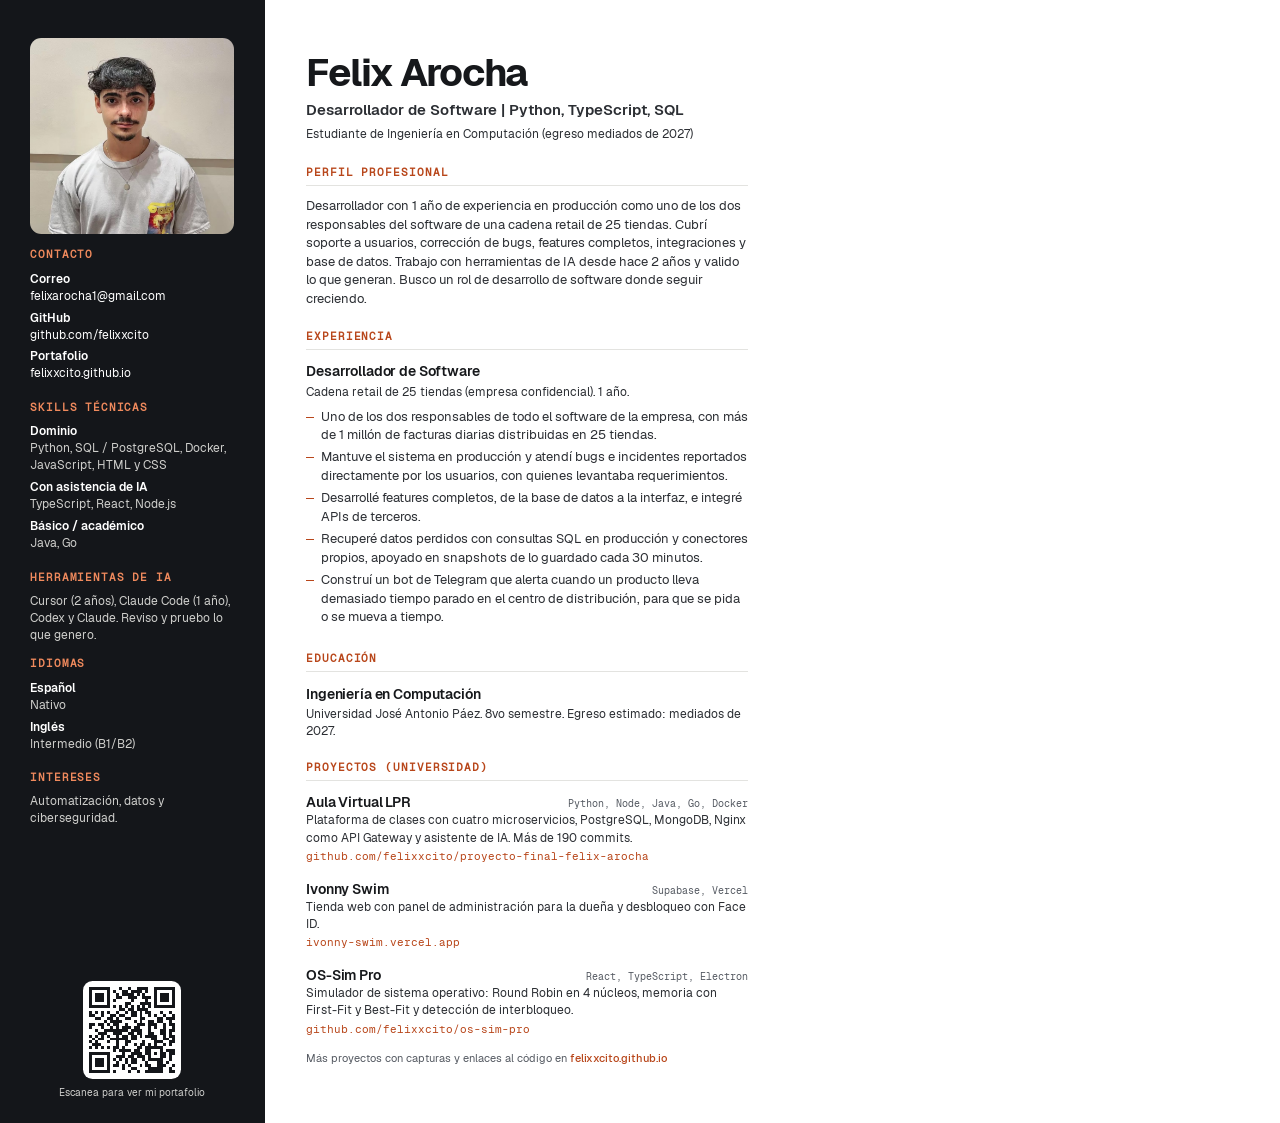
==== commit 85317f5c: "feat: reincorporar codigo QR al CV y regenerar PDF" ====
--- a/cv/cv.html
+++ b/cv/cv.html
@@ -84,6 +84,10 @@
       <h2>Intereses</h2>
       <p style="color:#cfcfcc;font-size:8.8pt">Automatización, datos y ciberseguridad.</p>
     </div>
+    <div style="margin-top:auto;padding-top:4mm">
+      <div class="qrbox"><svg class="qr" xmlns="http://www.w3.org/2000/svg" viewBox="0 0 29 29" shape-rendering="crispEdges"><path fill="#ffffff" d="M0 0h29v29H0z"/><path stroke="#14161a" d="M0 0.5h7m3 0h1m2 0h1m2 0h4m2 0h7M0 1.5h1m5 0h1m1 0h1m2 0h2m1 0h4m1 0h1m2 0h1m5 0h1M0 2.5h1m1 0h3m1 0h1m2 0h1m1 0h4m1 0h1m1 0h1m3 0h1m1 0h3m1 0h1M0 3.5h1m1 0h3m1 0h1m2 0h2m2 0h3m2 0h3m1 0h1m1 0h3m1 0h1M0 4.5h1m1 0h3m1 0h1m1 0h1m5 0h1m4 0h1m2 0h1m1 0h3m1 0h1M0 5.5h1m5 0h1m5 0h2m3 0h4m1 0h1m5 0h1M0 6.5h7m1 0h1m1 0h1m1 0h1m1 0h1m1 0h1m1 0h1m1 0h1m1 0h7M10 7.5h2m1 0h2m1 0h4M0 8.5h1m1 0h1m1 0h1m1 0h1m2 0h1m2 0h1m1 0h2m1 0h1m1 0h2m3 0h1m2 0h1M0 9.5h2m2 0h1m2 0h2m1 0h2m2 0h2m1 0h1m2 0h1m1 0h1m2 0h1m2 0h1M2 10.5h2m2 0h2m1 0h1m2 0h2m3 0h2m4 0h2m1 0h3M5 11.5h1m1 0h4m4 0h1m1 0h1m2 0h2m1 0h2m2 0h1M0 12.5h2m1 0h2m1 0h1m1 0h2m2 0h1m3 0h3m1 0h3m2 0h1m1 0h2M0 13.5h1m3 0h1m2 0h1m1 0h1m1 0h3m1 0h2m3 0h1m1 0h1m2 0h1m2 0h1M2 14.5h1m2 0h8m1 0h4m2 0h1m3 0h2m1 0h2M3 15.5h3m2 0h3m2 0h2m1 0h2m2 0h2m2 0h2m1 0h1M0 16.5h1m1 0h1m1 0h1m1 0h1m2 0h1m1 0h2m1 0h2m1 0h1m1 0h4m2 0h1m1 0h2M1 17.5h1m1 0h2m2 0h6m1 0h2m5 0h2m2 0h2m1 0h1M0 18.5h1m1 0h1m3 0h1m2 0h1m2 0h2m4 0h1m3 0h3m2 0h2M1 19.5h3m5 0h1m2 0h1m2 0h1m1 0h2m1 0h1m1 0h1m2 0h1m1 0h1M0 20.5h1m1 0h1m1 0h1m1 0h1m1 0h2m1 0h1m4 0h2m1 0h6M8 21.5h1m1 0h4m1 0h2m2 0h2m3 0h1m1 0h3M0 22.5h7m4 0h1m2 0h4m1 0h2m1 0h1m1 0h2m1 0h2M0 23.5h1m5 0h1m2 0h3m1 0h2m1 0h3m1 0h1m3 0h2m1 0h1M0 24.5h1m1 0h3m1 0h1m1 0h1m1 0h1m1 0h1m1 0h2m2 0h1m1 0h5m2 0h1M0 25.5h1m1 0h3m1 0h1m2 0h1m2 0h1m1 0h2m3 0h1m3 0h2m1 0h1M0 26.5h1m1 0h3m1 0h1m1 0h2m1 0h1m1 0h1m3 0h1m1 0h2m2 0h3m2 0h1M0 27.5h1m5 0h1m4 0h1m2 0h2m4 0h5m2 0h1M0 28.5h7m1 0h1m4 0h1m2 0h1m2 0h6m2 0h2"/></svg></div>
+      <p class="qrcap">Escanea para ver mi portafolio</p>
+    </div>
   </aside>
 
   <main class="main">
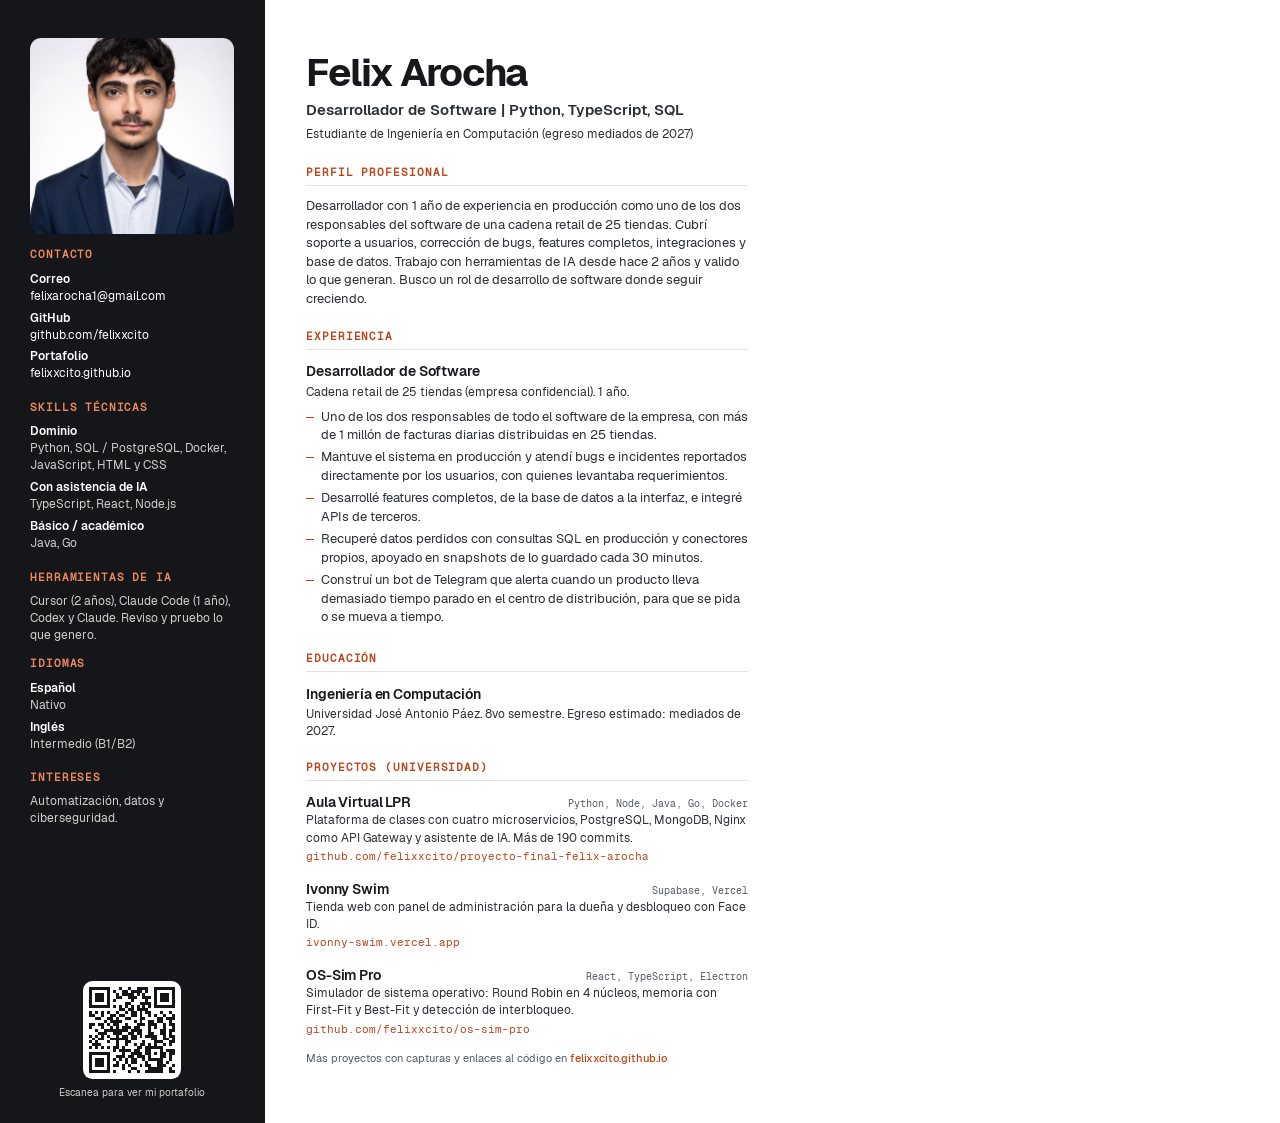
==== commit 0cc18b0d: "feat: actualizar foto de perfil en portafolio y regenerar CV en PDF" ====
--- a/cv/cv.html
+++ b/cv/cv.html
@@ -52,7 +52,7 @@
 
 <section class="page">
   <aside class="side">
-    <img src="[data-uri]" alt="Felix Arocha">
+    <img src="[data-uri]